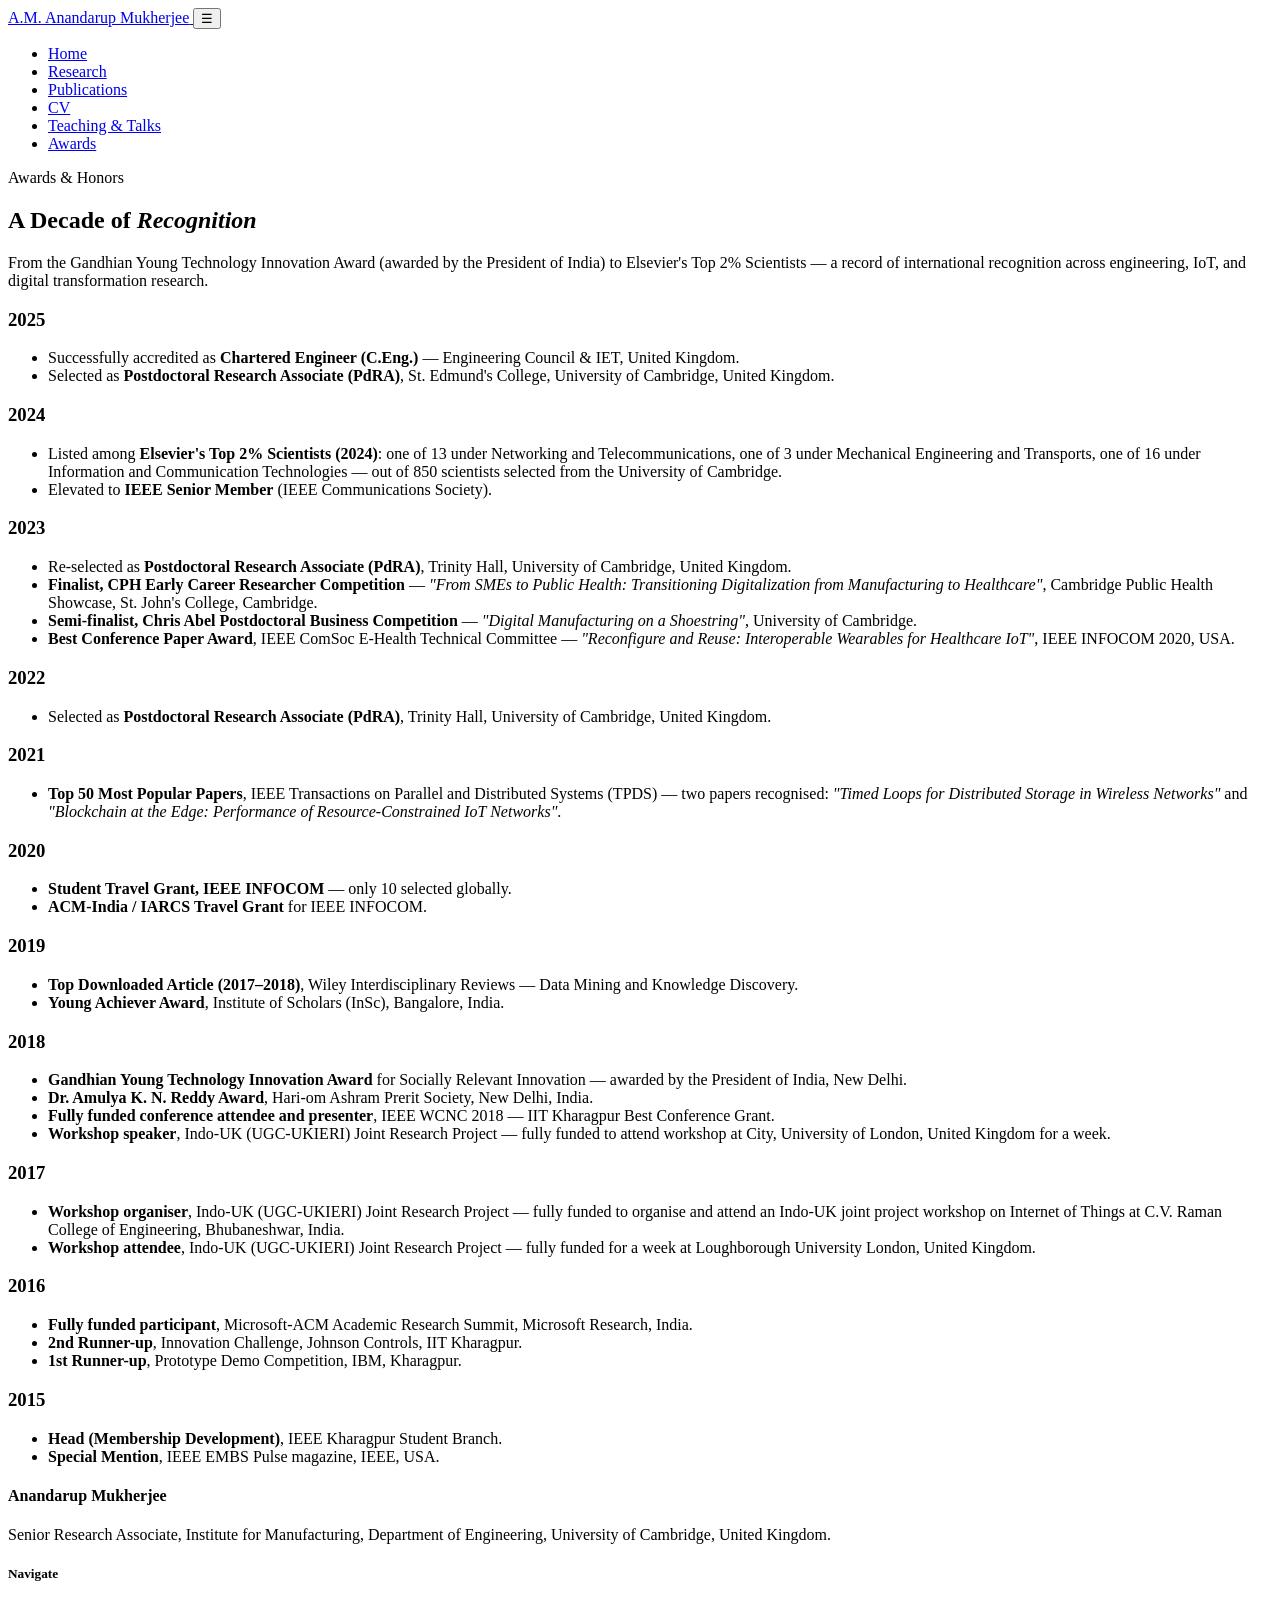
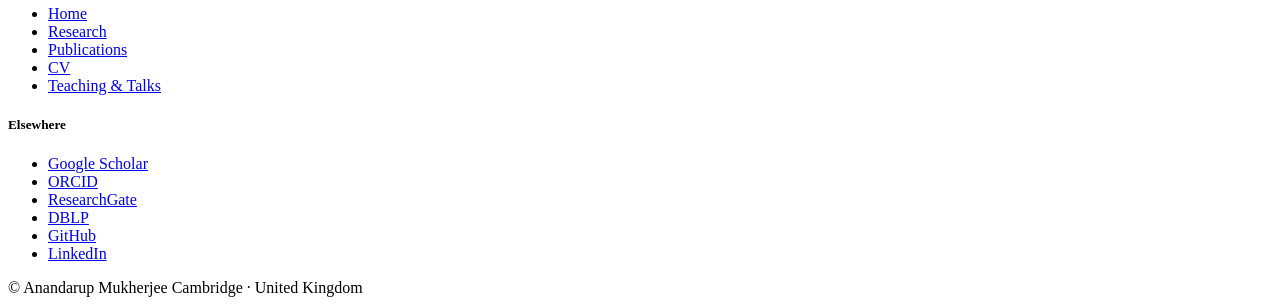
==== awards.html @ 052fa0aa "site" ====
<!DOCTYPE html>
<html lang="en">
<head>
<meta charset="UTF-8" />
<meta name="viewport" content="width=device-width, initial-scale=1.0" />
<title>Awards &amp; Honors — Anandarup Mukherjee</title>
<meta name="description" content="Awards, honors, and recognitions received by Dr. Anandarup Mukherjee — Cambridge, IEEE, Elsevier, and more." />
<link rel="stylesheet" href="css/style.css" />
</head>
<body>

<header class="site-header">
  <div class="container">
    <nav class="nav">
      <a href="index.html" class="brand">
        <span class="brand-mark">A.M.</span>
        <span>Anandarup Mukherjee</span>
      </a>
      <button class="nav-toggle" aria-label="Menu" onclick="document.getElementById('menu').classList.toggle('open')">☰</button>
      <ul class="nav-links" id="menu">
        <li><a href="index.html">Home</a></li>
        <li><a href="research.html">Research</a></li>
        <li><a href="publications.html">Publications</a></li>
        <li><a href="cv.html">CV</a></li>
        <li><a href="teaching.html">Teaching &amp; Talks</a></li>
        <li><a href="awards.html" class="active">Awards</a></li>
      </ul>
    </nav>
  </div>
</header>

<main class="container">

  <section class="hero">
    <p class="eyebrow reveal">Awards &amp; Honors</p>
    <h1 class="name reveal reveal-d1">A Decade of <em>Recognition</em></h1>
    <p class="tagline reveal reveal-d2">
      From the Gandhian Young Technology Innovation Award (awarded by the President of India) to Elsevier's Top 2% Scientists — a record of international recognition across engineering, IoT, and digital transformation research.
    </p>
  </section>

  <section>
    <div class="awards-year">
      <h3>2025</h3>
      <ul class="awards-list">
        <li>Successfully accredited as <strong>Chartered Engineer (C.Eng.)</strong> — Engineering Council &amp; IET, United Kingdom.</li>
        <li>Selected as <strong>Postdoctoral Research Associate (PdRA)</strong>, St. Edmund's College, University of Cambridge, United Kingdom.</li>
      </ul>
    </div>

    <div class="awards-year">
      <h3>2024</h3>
      <ul class="awards-list">
        <li>
          Listed among <strong>Elsevier's Top 2% Scientists (2024)</strong>:
          one of 13 under Networking and Telecommunications,
          one of 3 under Mechanical Engineering and Transports,
          one of 16 under Information and Communication Technologies —
          out of 850 scientists selected from the University of Cambridge.
        </li>
        <li>Elevated to <strong>IEEE Senior Member</strong> (IEEE Communications Society).</li>
      </ul>
    </div>

    <div class="awards-year">
      <h3>2023</h3>
      <ul class="awards-list">
        <li>Re-selected as <strong>Postdoctoral Research Associate (PdRA)</strong>, Trinity Hall, University of Cambridge, United Kingdom.</li>
        <li><strong>Finalist, CPH Early Career Researcher Competition</strong> — <em>"From SMEs to Public Health: Transitioning Digitalization from Manufacturing to Healthcare"</em>, Cambridge Public Health Showcase, St. John's College, Cambridge.</li>
        <li><strong>Semi-finalist, Chris Abel Postdoctoral Business Competition</strong> — <em>"Digital Manufacturing on a Shoestring"</em>, University of Cambridge.</li>
        <li><strong>Best Conference Paper Award</strong>, IEEE ComSoc E-Health Technical Committee — <em>"Reconfigure and Reuse: Interoperable Wearables for Healthcare IoT"</em>, IEEE INFOCOM 2020, USA.</li>
      </ul>
    </div>

    <div class="awards-year">
      <h3>2022</h3>
      <ul class="awards-list">
        <li>Selected as <strong>Postdoctoral Research Associate (PdRA)</strong>, Trinity Hall, University of Cambridge, United Kingdom.</li>
      </ul>
    </div>

    <div class="awards-year">
      <h3>2021</h3>
      <ul class="awards-list">
        <li>
          <strong>Top 50 Most Popular Papers</strong>, IEEE Transactions on Parallel and Distributed Systems (TPDS) — two papers recognised:
          <em>"Timed Loops for Distributed Storage in Wireless Networks"</em> and
          <em>"Blockchain at the Edge: Performance of Resource-Constrained IoT Networks"</em>.
        </li>
      </ul>
    </div>

    <div class="awards-year">
      <h3>2020</h3>
      <ul class="awards-list">
        <li><strong>Student Travel Grant, IEEE INFOCOM</strong> — only 10 selected globally.</li>
        <li><strong>ACM-India / IARCS Travel Grant</strong> for IEEE INFOCOM.</li>
      </ul>
    </div>

    <div class="awards-year">
      <h3>2019</h3>
      <ul class="awards-list">
        <li><strong>Top Downloaded Article (2017–2018)</strong>, Wiley Interdisciplinary Reviews — Data Mining and Knowledge Discovery.</li>
        <li><strong>Young Achiever Award</strong>, Institute of Scholars (InSc), Bangalore, India.</li>
      </ul>
    </div>

    <div class="awards-year">
      <h3>2018</h3>
      <ul class="awards-list">
        <li><strong>Gandhian Young Technology Innovation Award</strong> for Socially Relevant Innovation — awarded by the President of India, New Delhi.</li>
        <li><strong>Dr. Amulya K. N. Reddy Award</strong>, Hari-om Ashram Prerit Society, New Delhi, India.</li>
        <li><strong>Fully funded conference attendee and presenter</strong>, IEEE WCNC 2018 — IIT Kharagpur Best Conference Grant.</li>
        <li><strong>Workshop speaker</strong>, Indo-UK (UGC-UKIERI) Joint Research Project — fully funded to attend workshop at City, University of London, United Kingdom for a week.</li>
      </ul>
    </div>

    <div class="awards-year">
      <h3>2017</h3>
      <ul class="awards-list">
        <li><strong>Workshop organiser</strong>, Indo-UK (UGC-UKIERI) Joint Research Project — fully funded to organise and attend an Indo-UK joint project workshop on Internet of Things at C.V. Raman College of Engineering, Bhubaneshwar, India.</li>
        <li><strong>Workshop attendee</strong>, Indo-UK (UGC-UKIERI) Joint Research Project — fully funded for a week at Loughborough University London, United Kingdom.</li>
      </ul>
    </div>

    <div class="awards-year">
      <h3>2016</h3>
      <ul class="awards-list">
        <li><strong>Fully funded participant</strong>, Microsoft-ACM Academic Research Summit, Microsoft Research, India.</li>
        <li><strong>2nd Runner-up</strong>, Innovation Challenge, Johnson Controls, IIT Kharagpur.</li>
        <li><strong>1st Runner-up</strong>, Prototype Demo Competition, IBM, Kharagpur.</li>
      </ul>
    </div>

    <div class="awards-year">
      <h3>2015</h3>
      <ul class="awards-list">
        <li><strong>Head (Membership Development)</strong>, IEEE Kharagpur Student Branch.</li>
        <li><strong>Special Mention</strong>, IEEE EMBS Pulse magazine, IEEE, USA.</li>
      </ul>
    </div>
  </section>

</main>

<footer class="site-footer">
  <div class="container">
    <div class="footer-grid">
      <div class="footer-brand">
        <h4>Anandarup Mukherjee</h4>
        <p>Senior Research Associate, Institute for Manufacturing, Department of Engineering, University of Cambridge, United Kingdom.</p>
      </div>
      <div class="footer-col">
        <h5>Navigate</h5>
        <ul>
          <li><a href="index.html">Home</a></li>
          <li><a href="research.html">Research</a></li>
          <li><a href="publications.html">Publications</a></li>
          <li><a href="cv.html">CV</a></li>
          <li><a href="teaching.html">Teaching &amp; Talks</a></li>
        </ul>
      </div>
      <div class="footer-col">
        <h5>Elsewhere</h5>
        <ul>
          <li><a href="https://scholar.google.co.in/citations?user=M4lwDqYAAAAJ&amp;hl=en" target="_blank" rel="noopener">Google Scholar</a></li>
          <li><a href="https://orcid.org/0000-0002-3165-1151" target="_blank" rel="noopener">ORCID</a></li>
          <li><a href="https://www.researchgate.net/profile/Anandarup-Mukherjee" target="_blank" rel="noopener">ResearchGate</a></li>
          <li><a href="https://dblp.org/pid/160/3215.html" target="_blank" rel="noopener">DBLP</a></li>
          <li><a href="https://github.com/anandarupmukherjee" target="_blank" rel="noopener">GitHub</a></li>
          <li><a href="https://www.linkedin.com/in/anandarupmukherjee/" target="_blank" rel="noopener">LinkedIn</a></li>
        </ul>
      </div>
    </div>
    <div class="footer-bottom">
      <span>© Anandarup Mukherjee</span>
      <span>Cambridge · United Kingdom</span>
    </div>
  </div>
</footer>

</body>
</html>
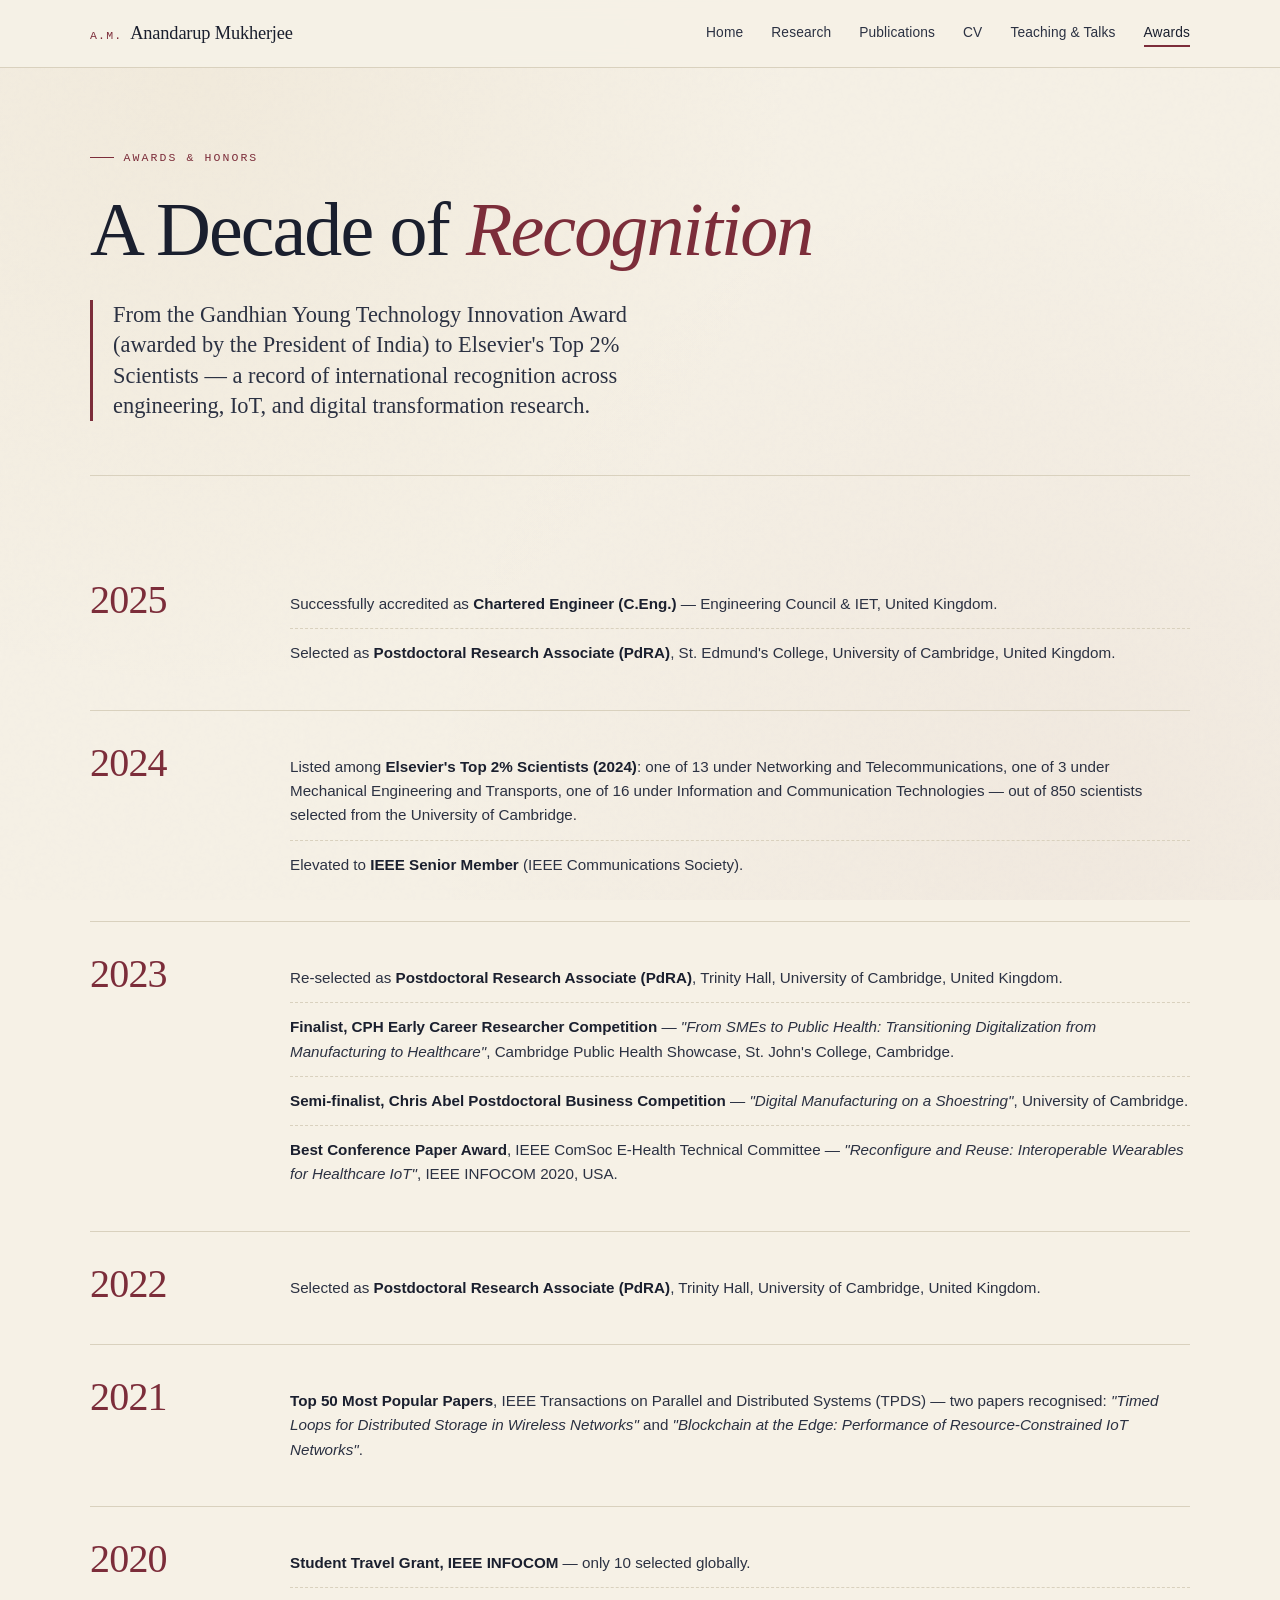
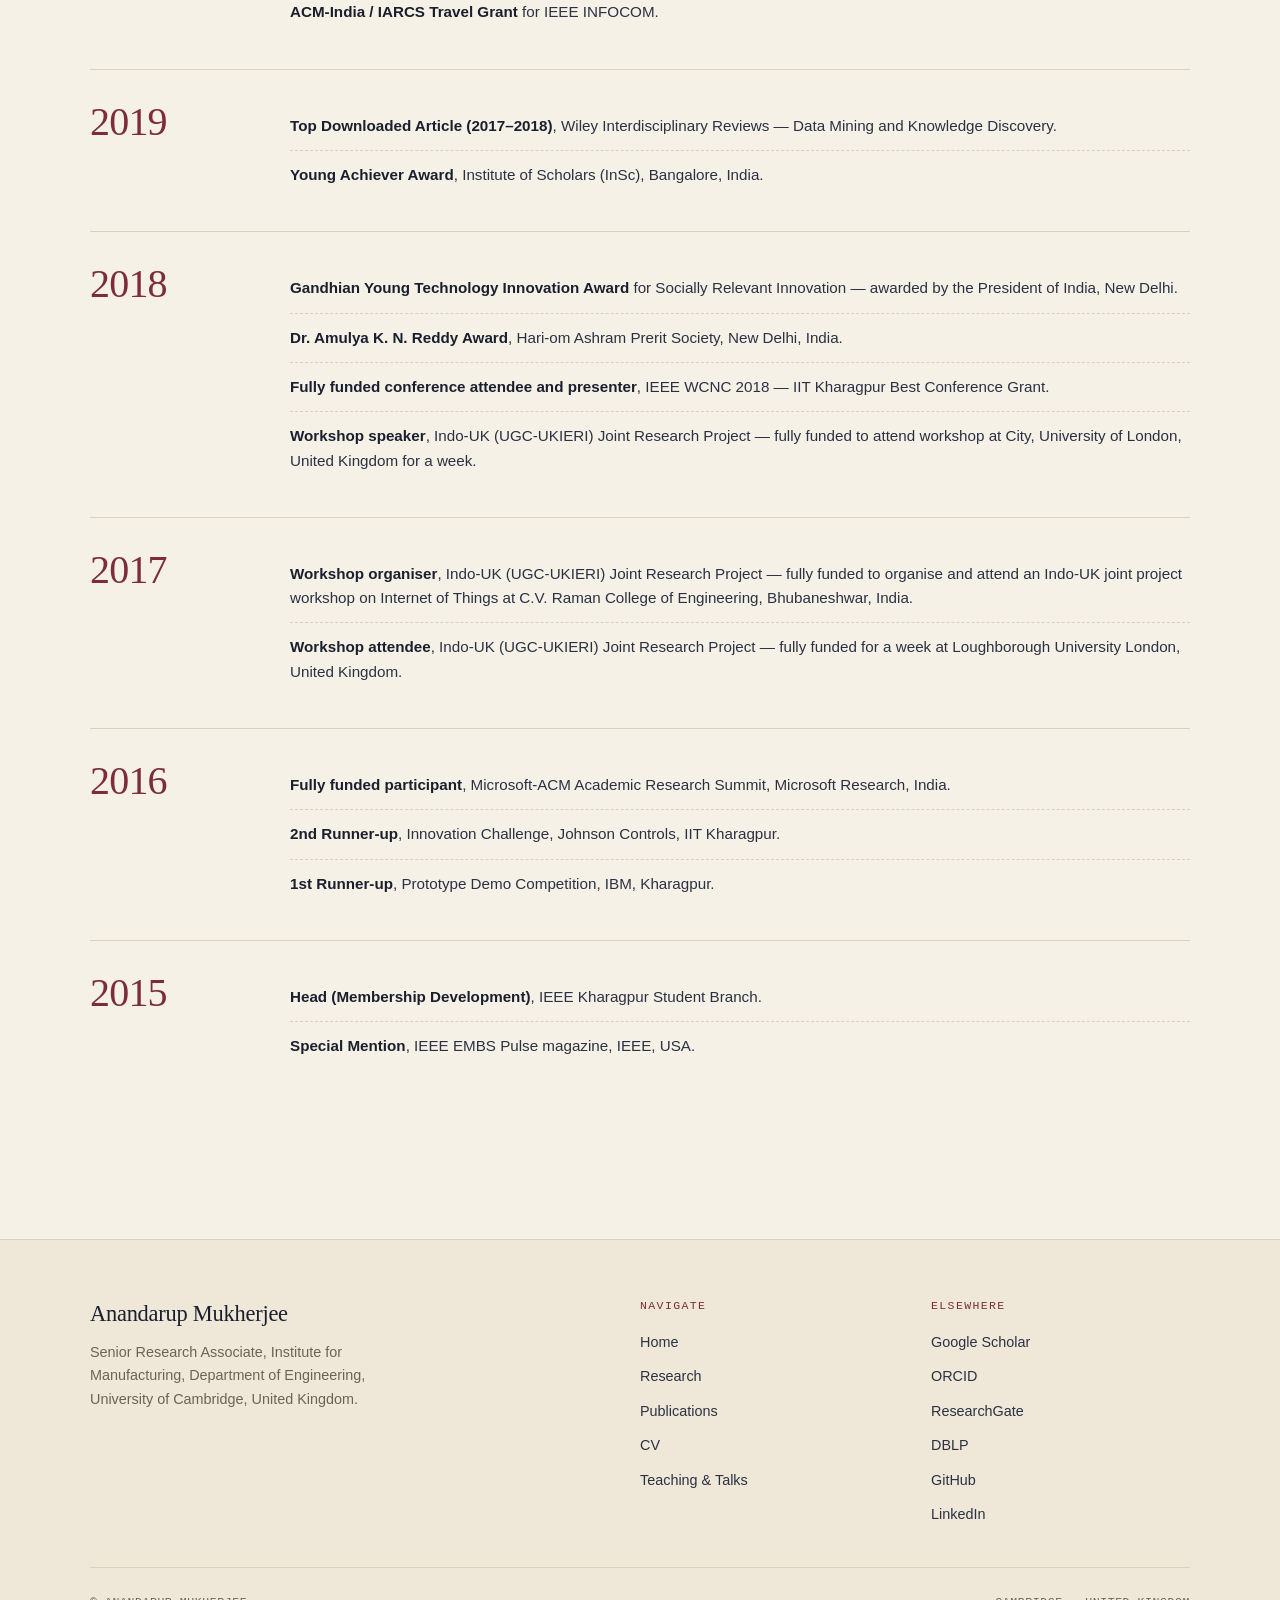
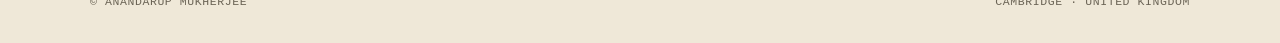
==== commit 97dbfb8e: "fix: correct stylesheet path from css/style.css to style.css Every HTML file linked to css/style.css" ====
--- a/awards.html
+++ b/awards.html
@@ -5,7 +5,7 @@
 <meta name="viewport" content="width=device-width, initial-scale=1.0" />
 <title>Awards &amp; Honors — Anandarup Mukherjee</title>
 <meta name="description" content="Awards, honors, and recognitions received by Dr. Anandarup Mukherjee — Cambridge, IEEE, Elsevier, and more." />
-<link rel="stylesheet" href="css/style.css" />
+<link rel="stylesheet" href="style.css" />
 </head>
 <body>
 
--- a/style.css
+++ b/style.css
@@ -0,0 +1,1051 @@
+/* =========================================================
+   Anandarup Mukherjee — Academic Portfolio
+   Aesthetic: Editorial / Cambridge-modern
+   ========================================================= */
+
+@import url('https://fonts.googleapis.com/css2?family=Fraunces:ital,opsz,wght@0,9..144,300;0,9..144,400;0,9..144,500;0,9..144,600;0,9..144,700;1,9..144,400&family=IBM+Plex+Sans:wght@300;400;500;600;700&family=IBM+Plex+Mono:wght@400;500&display=swap');
+
+:root {
+  --paper:        #F6F1E6;
+  --paper-warm:   #EFE8D8;
+  --ink:          #1A1F2E;
+  --ink-soft:     #2B3142;
+  --muted:        #6B6456;
+  --rule:         #D9D1BE;
+  --accent:       #7C2D3A;
+  --accent-soft:  #A84456;
+  --gold:         #B08845;
+  --highlight:    rgba(176, 136, 69, 0.18);
+
+  --f-display: 'Fraunces', 'Times New Roman', serif;
+  --f-body:    'IBM Plex Sans', -apple-system, sans-serif;
+  --f-mono:    'IBM Plex Mono', 'Courier New', monospace;
+
+  --w-max: 1180px;
+  --w-prose: 720px;
+}
+
+*, *::before, *::after { box-sizing: border-box; }
+
+html { scroll-behavior: smooth; }
+
+body {
+  margin: 0;
+  background: var(--paper);
+  color: var(--ink);
+  font-family: var(--f-body);
+  font-weight: 400;
+  font-size: 16px;
+  line-height: 1.65;
+  -webkit-font-smoothing: antialiased;
+  -moz-osx-font-smoothing: grayscale;
+  background-image:
+    radial-gradient(circle at 15% 10%, rgba(176, 136, 69, 0.06), transparent 45%),
+    radial-gradient(circle at 85% 90%, rgba(124, 45, 58, 0.04), transparent 50%);
+  background-attachment: fixed;
+}
+
+/* Subtle paper grain */
+body::before {
+  content: "";
+  position: fixed;
+  inset: 0;
+  pointer-events: none;
+  z-index: 1;
+  opacity: 0.35;
+  background-image: url("data:image/svg+xml;utf8,<svg viewBox='0 0 200 200' xmlns='http://www.w3.org/2000/svg'><filter id='n'><feTurbulence type='fractalNoise' baseFrequency='0.85' numOctaves='2' stitchTiles='stitch'/><feColorMatrix values='0 0 0 0 0.1 0 0 0 0 0.1 0 0 0 0 0.15 0 0 0 0.04 0'/></filter><rect width='100%' height='100%' filter='url(%23n)'/></svg>");
+  mix-blend-mode: multiply;
+}
+
+/* ========== LAYOUT ========== */
+.container {
+  max-width: var(--w-max);
+  margin: 0 auto;
+  padding: 0 clamp(1.25rem, 4vw, 2.5rem);
+  position: relative;
+  z-index: 2;
+}
+
+.prose { max-width: var(--w-prose); }
+
+/* ========== NAVIGATION ========== */
+.site-header {
+  position: sticky;
+  top: 0;
+  background: rgba(246, 241, 230, 0.92);
+  backdrop-filter: blur(8px);
+  -webkit-backdrop-filter: blur(8px);
+  border-bottom: 1px solid var(--rule);
+  z-index: 100;
+}
+
+.nav {
+  display: flex;
+  align-items: center;
+  justify-content: space-between;
+  padding: 1.1rem 0;
+  gap: 2rem;
+}
+
+.brand {
+  font-family: var(--f-display);
+  font-weight: 500;
+  font-size: 1.15rem;
+  letter-spacing: -0.01em;
+  color: var(--ink);
+  text-decoration: none;
+  display: flex;
+  align-items: baseline;
+  gap: 0.5rem;
+}
+
+.brand .brand-mark {
+  font-family: var(--f-mono);
+  font-size: 0.72rem;
+  color: var(--accent);
+  letter-spacing: 0.1em;
+  text-transform: uppercase;
+}
+
+.nav-links {
+  display: flex;
+  gap: 1.75rem;
+  list-style: none;
+  margin: 0;
+  padding: 0;
+  font-size: 0.86rem;
+}
+
+.nav-links a {
+  color: var(--ink-soft);
+  text-decoration: none;
+  font-weight: 500;
+  letter-spacing: 0.01em;
+  padding: 0.3rem 0;
+  position: relative;
+  transition: color 0.25s ease;
+}
+
+.nav-links a::after {
+  content: "";
+  position: absolute;
+  left: 0;
+  bottom: -2px;
+  width: 0;
+  height: 1.5px;
+  background: var(--accent);
+  transition: width 0.3s ease;
+}
+
+.nav-links a:hover,
+.nav-links a.active {
+  color: var(--ink);
+}
+
+.nav-links a:hover::after,
+.nav-links a.active::after {
+  width: 100%;
+}
+
+.nav-toggle {
+  display: none;
+  background: none;
+  border: none;
+  font-size: 1.5rem;
+  color: var(--ink);
+  cursor: pointer;
+  padding: 0.25rem 0.5rem;
+}
+
+@media (max-width: 820px) {
+  .nav-toggle { display: block; }
+  .nav-links {
+    display: none;
+    position: absolute;
+    top: 100%;
+    left: 0;
+    right: 0;
+    flex-direction: column;
+    background: var(--paper);
+    border-bottom: 1px solid var(--rule);
+    padding: 1.25rem 2rem;
+    gap: 1rem;
+  }
+  .nav-links.open { display: flex; }
+}
+
+/* ========== HERO ========== */
+.hero {
+  padding: clamp(3rem, 8vh, 6rem) 0 clamp(2.5rem, 6vh, 4.5rem);
+  border-bottom: 1px solid var(--rule);
+  position: relative;
+}
+
+.hero-grid {
+  display: grid;
+  grid-template-columns: 1fr;
+  gap: 2.5rem;
+}
+
+@media (min-width: 900px) {
+  .hero-grid { grid-template-columns: 1.6fr 1fr; gap: 4rem; }
+}
+
+.eyebrow {
+  font-family: var(--f-mono);
+  font-size: 0.72rem;
+  font-weight: 500;
+  letter-spacing: 0.18em;
+  text-transform: uppercase;
+  color: var(--accent);
+  margin: 0 0 1.5rem;
+  display: inline-flex;
+  align-items: center;
+  gap: 0.6rem;
+}
+
+.eyebrow::before {
+  content: "";
+  display: inline-block;
+  width: 24px;
+  height: 1px;
+  background: var(--accent);
+}
+
+h1.name {
+  font-family: var(--f-display);
+  font-weight: 400;
+  font-size: clamp(2.75rem, 6.5vw, 4.75rem);
+  line-height: 1.02;
+  letter-spacing: -0.025em;
+  margin: 0 0 1rem;
+  color: var(--ink);
+}
+
+h1.name em {
+  font-style: italic;
+  font-weight: 300;
+  color: var(--accent);
+}
+
+.creds {
+  font-family: var(--f-mono);
+  font-size: 0.78rem;
+  letter-spacing: 0.08em;
+  color: var(--muted);
+  margin-bottom: 1.5rem;
+}
+
+.role {
+  font-family: var(--f-display);
+  font-size: 1.25rem;
+  font-weight: 400;
+  font-style: italic;
+  color: var(--ink-soft);
+  margin: 0 0 0.4rem;
+}
+
+.affiliation {
+  font-size: 1rem;
+  color: var(--muted);
+  margin: 0 0 2rem;
+}
+
+.tagline {
+  font-family: var(--f-display);
+  font-size: 1.4rem;
+  font-weight: 300;
+  line-height: 1.35;
+  color: var(--ink-soft);
+  border-left: 3px solid var(--accent);
+  padding-left: 1.25rem;
+  margin: 2rem 0 0;
+  max-width: 48ch;
+}
+
+/* Hero side card */
+.hero-card {
+  background: var(--paper-warm);
+  border: 1px solid var(--rule);
+  padding: 1.75rem;
+  align-self: start;
+  position: relative;
+}
+
+.hero-card::before {
+  content: "";
+  position: absolute;
+  top: -1px;
+  left: -1px;
+  width: 40px;
+  height: 40px;
+  border-top: 2px solid var(--accent);
+  border-left: 2px solid var(--accent);
+}
+
+.hero-card h3 {
+  font-family: var(--f-mono);
+  font-size: 0.7rem;
+  letter-spacing: 0.15em;
+  text-transform: uppercase;
+  color: var(--accent);
+  margin: 0 0 1rem;
+  font-weight: 500;
+}
+
+.metric-grid {
+  display: grid;
+  grid-template-columns: 1fr 1fr;
+  gap: 1.25rem 1rem;
+  margin-bottom: 1.25rem;
+}
+
+.metric .num {
+  font-family: var(--f-display);
+  font-size: 1.85rem;
+  font-weight: 500;
+  line-height: 1;
+  color: var(--ink);
+  letter-spacing: -0.02em;
+}
+
+.metric .label {
+  font-size: 0.78rem;
+  color: var(--muted);
+  margin-top: 0.2rem;
+}
+
+.links-row {
+  display: flex;
+  flex-wrap: wrap;
+  gap: 0.5rem;
+  margin-top: 1rem;
+  padding-top: 1rem;
+  border-top: 1px solid var(--rule);
+}
+
+.chip {
+  font-family: var(--f-mono);
+  font-size: 0.72rem;
+  letter-spacing: 0.05em;
+  padding: 0.35rem 0.7rem;
+  border: 1px solid var(--rule);
+  color: var(--ink-soft);
+  text-decoration: none;
+  transition: all 0.25s ease;
+  background: var(--paper);
+}
+
+.chip:hover {
+  border-color: var(--accent);
+  color: var(--accent);
+  transform: translateY(-1px);
+}
+
+/* ========== SECTIONS ========== */
+section {
+  padding: clamp(3rem, 8vh, 5.5rem) 0;
+  border-bottom: 1px solid var(--rule);
+  position: relative;
+}
+
+section:last-of-type { border-bottom: none; }
+
+.section-head {
+  display: grid;
+  grid-template-columns: 1fr;
+  gap: 1.25rem;
+  margin-bottom: 3rem;
+  align-items: end;
+}
+
+@media (min-width: 820px) {
+  .section-head {
+    grid-template-columns: auto 1fr;
+    gap: 3rem;
+  }
+}
+
+.section-num {
+  font-family: var(--f-mono);
+  font-size: 0.82rem;
+  letter-spacing: 0.12em;
+  color: var(--accent);
+  white-space: nowrap;
+  padding-bottom: 0.75rem;
+  border-bottom: 1px solid var(--accent);
+  display: inline-block;
+}
+
+h2.section-title {
+  font-family: var(--f-display);
+  font-weight: 400;
+  font-size: clamp(1.8rem, 3.2vw, 2.6rem);
+  letter-spacing: -0.02em;
+  line-height: 1.1;
+  margin: 0;
+  color: var(--ink);
+}
+
+h2.section-title em {
+  font-style: italic;
+  color: var(--accent);
+  font-weight: 300;
+}
+
+.section-sub {
+  font-size: 1.05rem;
+  color: var(--muted);
+  max-width: 62ch;
+  margin: 1rem 0 0;
+  line-height: 1.6;
+}
+
+/* ========== TYPOGRAPHY ========== */
+p { margin: 0 0 1.1rem; }
+
+h3 {
+  font-family: var(--f-display);
+  font-weight: 500;
+  font-size: 1.5rem;
+  line-height: 1.25;
+  letter-spacing: -0.01em;
+  color: var(--ink);
+  margin: 0 0 0.5rem;
+}
+
+h4 {
+  font-family: var(--f-body);
+  font-weight: 600;
+  font-size: 0.82rem;
+  letter-spacing: 0.08em;
+  text-transform: uppercase;
+  color: var(--accent);
+  margin: 0 0 0.75rem;
+}
+
+a {
+  color: var(--accent);
+  text-decoration: none;
+  border-bottom: 1px solid transparent;
+  transition: border-color 0.2s ease;
+}
+
+a:hover { border-bottom-color: var(--accent); }
+
+.pull-quote {
+  font-family: var(--f-display);
+  font-size: 1.65rem;
+  line-height: 1.4;
+  font-style: italic;
+  font-weight: 300;
+  color: var(--ink-soft);
+  max-width: 28ch;
+  margin: 0;
+  padding: 0;
+  position: relative;
+}
+
+.pull-quote::before {
+  content: "\201C";
+  font-size: 3.5rem;
+  color: var(--accent);
+  line-height: 0.5;
+  position: absolute;
+  top: 0.15em;
+  left: -1.5rem;
+}
+
+/* ========== HIGHLIGHT LIST ========== */
+.highlights {
+  display: grid;
+  grid-template-columns: 1fr;
+  gap: 1.25rem;
+  list-style: none;
+  padding: 0;
+  margin: 0;
+}
+
+@media (min-width: 700px) {
+  .highlights { grid-template-columns: repeat(2, 1fr); }
+}
+
+.highlight {
+  padding: 1.5rem;
+  background: var(--paper-warm);
+  border-left: 2px solid var(--accent);
+  transition: transform 0.3s ease, box-shadow 0.3s ease;
+}
+
+.highlight:hover {
+  transform: translateY(-2px);
+  box-shadow: 0 8px 24px -12px rgba(26, 31, 46, 0.15);
+}
+
+.highlight h5 {
+  font-family: var(--f-display);
+  font-weight: 500;
+  font-size: 1.1rem;
+  margin: 0 0 0.4rem;
+  color: var(--ink);
+}
+
+.highlight p {
+  font-size: 0.92rem;
+  color: var(--muted);
+  margin: 0;
+  line-height: 1.55;
+}
+
+/* ========== PROJECT CARDS ========== */
+.projects {
+  display: grid;
+  grid-template-columns: 1fr;
+  gap: 1rem;
+}
+
+@media (min-width: 780px) {
+  .projects { grid-template-columns: repeat(2, 1fr); gap: 1.25rem; }
+}
+
+.project {
+  padding: 1.75rem 1.75rem 1.5rem;
+  background: var(--paper-warm);
+  border: 1px solid var(--rule);
+  position: relative;
+  transition: all 0.35s cubic-bezier(0.2, 0.8, 0.2, 1);
+  display: flex;
+  flex-direction: column;
+}
+
+.project:hover {
+  border-color: var(--accent);
+  transform: translateY(-3px);
+  box-shadow: 0 12px 32px -16px rgba(26, 31, 46, 0.18);
+}
+
+.project .meta {
+  font-family: var(--f-mono);
+  font-size: 0.72rem;
+  color: var(--accent);
+  letter-spacing: 0.1em;
+  text-transform: uppercase;
+  margin-bottom: 0.75rem;
+  display: flex;
+  justify-content: space-between;
+  gap: 0.5rem;
+  flex-wrap: wrap;
+}
+
+.project h3 {
+  font-size: 1.3rem;
+  margin: 0 0 0.75rem;
+}
+
+.project p {
+  font-size: 0.93rem;
+  color: var(--ink-soft);
+  margin: 0;
+  line-height: 1.6;
+}
+
+.project .funder {
+  font-family: var(--f-mono);
+  font-size: 0.72rem;
+  color: var(--muted);
+  margin-top: 1rem;
+  padding-top: 0.8rem;
+  border-top: 1px dashed var(--rule);
+}
+
+/* ========== TIMELINE (CV) ========== */
+.timeline {
+  position: relative;
+  padding-left: 0;
+  list-style: none;
+  margin: 0;
+}
+
+@media (min-width: 720px) {
+  .timeline { padding-left: 0; }
+}
+
+.tl-item {
+  display: grid;
+  grid-template-columns: 1fr;
+  gap: 0.5rem;
+  padding: 1.5rem 0 1.5rem;
+  border-bottom: 1px solid var(--rule);
+  position: relative;
+}
+
+@media (min-width: 720px) {
+  .tl-item {
+    grid-template-columns: 180px 1fr;
+    gap: 2.5rem;
+    padding: 2rem 0;
+  }
+}
+
+.tl-item:last-child { border-bottom: none; }
+
+.tl-date {
+  font-family: var(--f-mono);
+  font-size: 0.8rem;
+  letter-spacing: 0.05em;
+  color: var(--accent);
+  padding-top: 0.4rem;
+  text-transform: uppercase;
+}
+
+.tl-role {
+  font-family: var(--f-display);
+  font-weight: 500;
+  font-size: 1.25rem;
+  color: var(--ink);
+  margin: 0 0 0.25rem;
+  letter-spacing: -0.01em;
+}
+
+.tl-org {
+  font-size: 0.95rem;
+  color: var(--ink-soft);
+  font-style: italic;
+  margin: 0 0 0.75rem;
+}
+
+.tl-detail {
+  font-size: 0.94rem;
+  color: var(--ink-soft);
+  line-height: 1.65;
+  margin: 0.6rem 0 0;
+}
+
+.tl-detail ul {
+  margin: 0.5rem 0 0;
+  padding-left: 1.1rem;
+}
+
+.tl-detail li { margin-bottom: 0.4rem; }
+
+/* ========== PUBLICATIONS ========== */
+.pub-nav {
+  display: flex;
+  flex-wrap: wrap;
+  gap: 0.5rem;
+  margin-bottom: 3rem;
+  padding: 0.75rem;
+  background: var(--paper-warm);
+  border: 1px solid var(--rule);
+  font-size: 0.82rem;
+}
+
+.pub-nav a {
+  font-family: var(--f-mono);
+  padding: 0.4rem 0.85rem;
+  color: var(--ink-soft);
+  border: 1px solid transparent;
+  text-transform: uppercase;
+  letter-spacing: 0.08em;
+  font-size: 0.72rem;
+  transition: all 0.2s ease;
+}
+
+.pub-nav a:hover {
+  color: var(--accent);
+  border-color: var(--accent);
+}
+
+.pub-category {
+  margin-bottom: 4rem;
+}
+
+.pub-category h3 {
+  font-family: var(--f-display);
+  font-weight: 400;
+  font-size: 2rem;
+  letter-spacing: -0.02em;
+  margin: 0 0 0.5rem;
+  color: var(--ink);
+  display: flex;
+  align-items: baseline;
+  gap: 1rem;
+}
+
+.pub-category h3 .count {
+  font-family: var(--f-mono);
+  font-size: 0.75rem;
+  font-weight: 400;
+  letter-spacing: 0.1em;
+  color: var(--accent);
+  padding: 0.2rem 0.55rem;
+  border: 1px solid var(--accent);
+  border-radius: 2px;
+}
+
+.pub-category .tag-line {
+  color: var(--muted);
+  font-size: 0.95rem;
+  margin: 0 0 2rem;
+  padding-bottom: 1.5rem;
+  border-bottom: 2px solid var(--accent);
+  max-width: 60ch;
+}
+
+.pub-list {
+  list-style: none;
+  padding: 0;
+  margin: 0;
+  counter-reset: pubcount;
+}
+
+.pub-item {
+  display: grid;
+  grid-template-columns: 1fr;
+  gap: 0.5rem;
+  padding: 1.25rem 0;
+  border-bottom: 1px solid var(--rule);
+  font-size: 0.92rem;
+  line-height: 1.6;
+}
+
+@media (min-width: 780px) {
+  .pub-item {
+    grid-template-columns: 60px 1fr auto;
+    gap: 1.5rem;
+    align-items: start;
+  }
+}
+
+.pub-id {
+  font-family: var(--f-mono);
+  font-size: 0.78rem;
+  color: var(--accent);
+  letter-spacing: 0.05em;
+  padding-top: 0.1rem;
+}
+
+.pub-body {
+  color: var(--ink-soft);
+}
+
+.pub-body .title {
+  font-family: var(--f-display);
+  font-weight: 500;
+  color: var(--ink);
+  font-size: 1.02rem;
+  display: block;
+  margin-bottom: 0.2rem;
+  letter-spacing: -0.005em;
+}
+
+.pub-body .venue {
+  font-style: italic;
+  color: var(--muted);
+}
+
+.pub-body .authors {
+  color: var(--ink-soft);
+  margin-bottom: 0.3rem;
+}
+
+.pub-body .me { font-weight: 600; color: var(--ink); }
+
+.pub-link {
+  font-family: var(--f-mono);
+  font-size: 0.72rem;
+  letter-spacing: 0.08em;
+  text-transform: uppercase;
+  padding: 0.35rem 0.6rem;
+  border: 1px solid var(--rule);
+  color: var(--muted);
+  white-space: nowrap;
+  transition: all 0.2s ease;
+  align-self: start;
+}
+
+.pub-link:hover {
+  border-color: var(--accent);
+  color: var(--accent);
+}
+
+/* ========== AWARDS ========== */
+.awards-year {
+  display: grid;
+  grid-template-columns: 1fr;
+  gap: 1rem;
+  padding: 2rem 0;
+  border-bottom: 1px solid var(--rule);
+}
+
+@media (min-width: 720px) {
+  .awards-year {
+    grid-template-columns: 160px 1fr;
+    gap: 2.5rem;
+  }
+}
+
+.awards-year:last-of-type { border-bottom: none; }
+
+.awards-year h3 {
+  font-family: var(--f-display);
+  font-size: 2.5rem;
+  font-weight: 300;
+  margin: 0;
+  color: var(--accent);
+  letter-spacing: -0.02em;
+  line-height: 1;
+}
+
+.awards-list {
+  list-style: none;
+  padding: 0;
+  margin: 0;
+}
+
+.awards-list li {
+  padding: 0.75rem 0;
+  border-bottom: 1px dashed var(--rule);
+  font-size: 0.95rem;
+  line-height: 1.6;
+  color: var(--ink-soft);
+}
+
+.awards-list li:last-child { border-bottom: none; }
+
+.awards-list strong {
+  color: var(--ink);
+  font-weight: 600;
+}
+
+/* ========== TEACHING / TALKS ========== */
+.talk-list {
+  list-style: none;
+  padding: 0;
+  margin: 0;
+}
+
+.talk-item {
+  display: grid;
+  grid-template-columns: 1fr;
+  gap: 0.35rem;
+  padding: 1.25rem 0;
+  border-bottom: 1px solid var(--rule);
+}
+
+@media (min-width: 780px) {
+  .talk-item {
+    grid-template-columns: 110px 1fr;
+    gap: 2rem;
+  }
+}
+
+.talk-date {
+  font-family: var(--f-mono);
+  font-size: 0.78rem;
+  letter-spacing: 0.05em;
+  color: var(--accent);
+  padding-top: 0.15rem;
+}
+
+.talk-title {
+  font-family: var(--f-display);
+  font-weight: 500;
+  font-size: 1.08rem;
+  color: var(--ink);
+  margin: 0 0 0.3rem;
+  font-style: italic;
+}
+
+.talk-venue {
+  font-size: 0.92rem;
+  color: var(--muted);
+  margin: 0;
+}
+
+/* ========== FOOTER ========== */
+.site-footer {
+  padding: 3.5rem 0 2rem;
+  background: var(--paper-warm);
+  border-top: 1px solid var(--rule);
+  position: relative;
+  z-index: 2;
+  margin-top: 4rem;
+}
+
+.footer-grid {
+  display: grid;
+  grid-template-columns: 1fr;
+  gap: 2rem;
+  margin-bottom: 2rem;
+}
+
+@media (min-width: 720px) {
+  .footer-grid { grid-template-columns: 2fr 1fr 1fr; }
+}
+
+.footer-brand h4 {
+  font-family: var(--f-display);
+  font-size: 1.4rem;
+  font-weight: 500;
+  color: var(--ink);
+  margin: 0 0 0.5rem;
+  letter-spacing: -0.01em;
+  text-transform: none;
+}
+
+.footer-brand p {
+  color: var(--muted);
+  font-size: 0.9rem;
+  max-width: 40ch;
+}
+
+.footer-col h5 {
+  font-family: var(--f-mono);
+  font-size: 0.72rem;
+  letter-spacing: 0.12em;
+  text-transform: uppercase;
+  color: var(--accent);
+  margin: 0 0 0.9rem;
+  font-weight: 500;
+}
+
+.footer-col ul {
+  list-style: none;
+  padding: 0;
+  margin: 0;
+}
+
+.footer-col li { margin-bottom: 0.5rem; }
+
+.footer-col a {
+  color: var(--ink-soft);
+  font-size: 0.9rem;
+  text-decoration: none;
+}
+
+.footer-col a:hover { color: var(--accent); }
+
+.footer-bottom {
+  padding-top: 1.5rem;
+  border-top: 1px solid var(--rule);
+  display: flex;
+  justify-content: space-between;
+  gap: 1rem;
+  flex-wrap: wrap;
+  font-family: var(--f-mono);
+  font-size: 0.72rem;
+  letter-spacing: 0.05em;
+  color: var(--muted);
+  text-transform: uppercase;
+}
+
+/* ========== UTILITY ========== */
+.divider {
+  height: 1px;
+  background: var(--rule);
+  margin: 3rem 0;
+  border: none;
+}
+
+.accent-mark {
+  color: var(--accent);
+  font-family: var(--f-display);
+  font-style: italic;
+  font-weight: 400;
+}
+
+.kbd {
+  font-family: var(--f-mono);
+  font-size: 0.75em;
+  color: var(--muted);
+  background: var(--paper-warm);
+  padding: 0.1em 0.4em;
+  border: 1px solid var(--rule);
+  border-radius: 2px;
+  letter-spacing: 0.03em;
+}
+
+/* ========== REVEAL ANIMATIONS ========== */
+@keyframes rise {
+  from { opacity: 0; transform: translateY(14px); }
+  to { opacity: 1; transform: translateY(0); }
+}
+
+.reveal {
+  opacity: 0;
+  animation: rise 0.7s cubic-bezier(0.2, 0.8, 0.2, 1) forwards;
+}
+
+.reveal-d1 { animation-delay: 0.08s; }
+.reveal-d2 { animation-delay: 0.18s; }
+.reveal-d3 { animation-delay: 0.28s; }
+.reveal-d4 { animation-delay: 0.38s; }
+
+@media (prefers-reduced-motion: reduce) {
+  .reveal, * { animation: none !important; transition: none !important; }
+  html { scroll-behavior: auto; }
+}
+
+/* ========== SELECTION ========== */
+::selection {
+  background: var(--highlight);
+  color: var(--ink);
+}
+
+/* ========== KEYWORDS / PILLS ========== */
+.keywords {
+  display: flex;
+  flex-wrap: wrap;
+  gap: 0.4rem;
+  margin: 1.5rem 0;
+  list-style: none;
+  padding: 0;
+}
+
+.keywords li {
+  font-family: var(--f-mono);
+  font-size: 0.72rem;
+  letter-spacing: 0.05em;
+  padding: 0.3rem 0.65rem;
+  background: var(--paper);
+  border: 1px solid var(--rule);
+  color: var(--ink-soft);
+  text-transform: lowercase;
+}
+
+/* ========== NEWS LIST ========== */
+.news {
+  list-style: none;
+  padding: 0;
+  margin: 0;
+}
+
+.news li {
+  display: grid;
+  grid-template-columns: 1fr;
+  gap: 0.3rem;
+  padding: 1rem 0;
+  border-bottom: 1px dashed var(--rule);
+  font-size: 0.93rem;
+  line-height: 1.55;
+}
+
+@media (min-width: 720px) {
+  .news li {
+    grid-template-columns: 100px 1fr;
+    gap: 1.5rem;
+    align-items: baseline;
+  }
+}
+
+.news .when {
+  font-family: var(--f-mono);
+  font-size: 0.75rem;
+  color: var(--accent);
+  letter-spacing: 0.05em;
+}
+
+.news .what { color: var(--ink-soft); }
+
+.news .what strong { color: var(--ink); }
